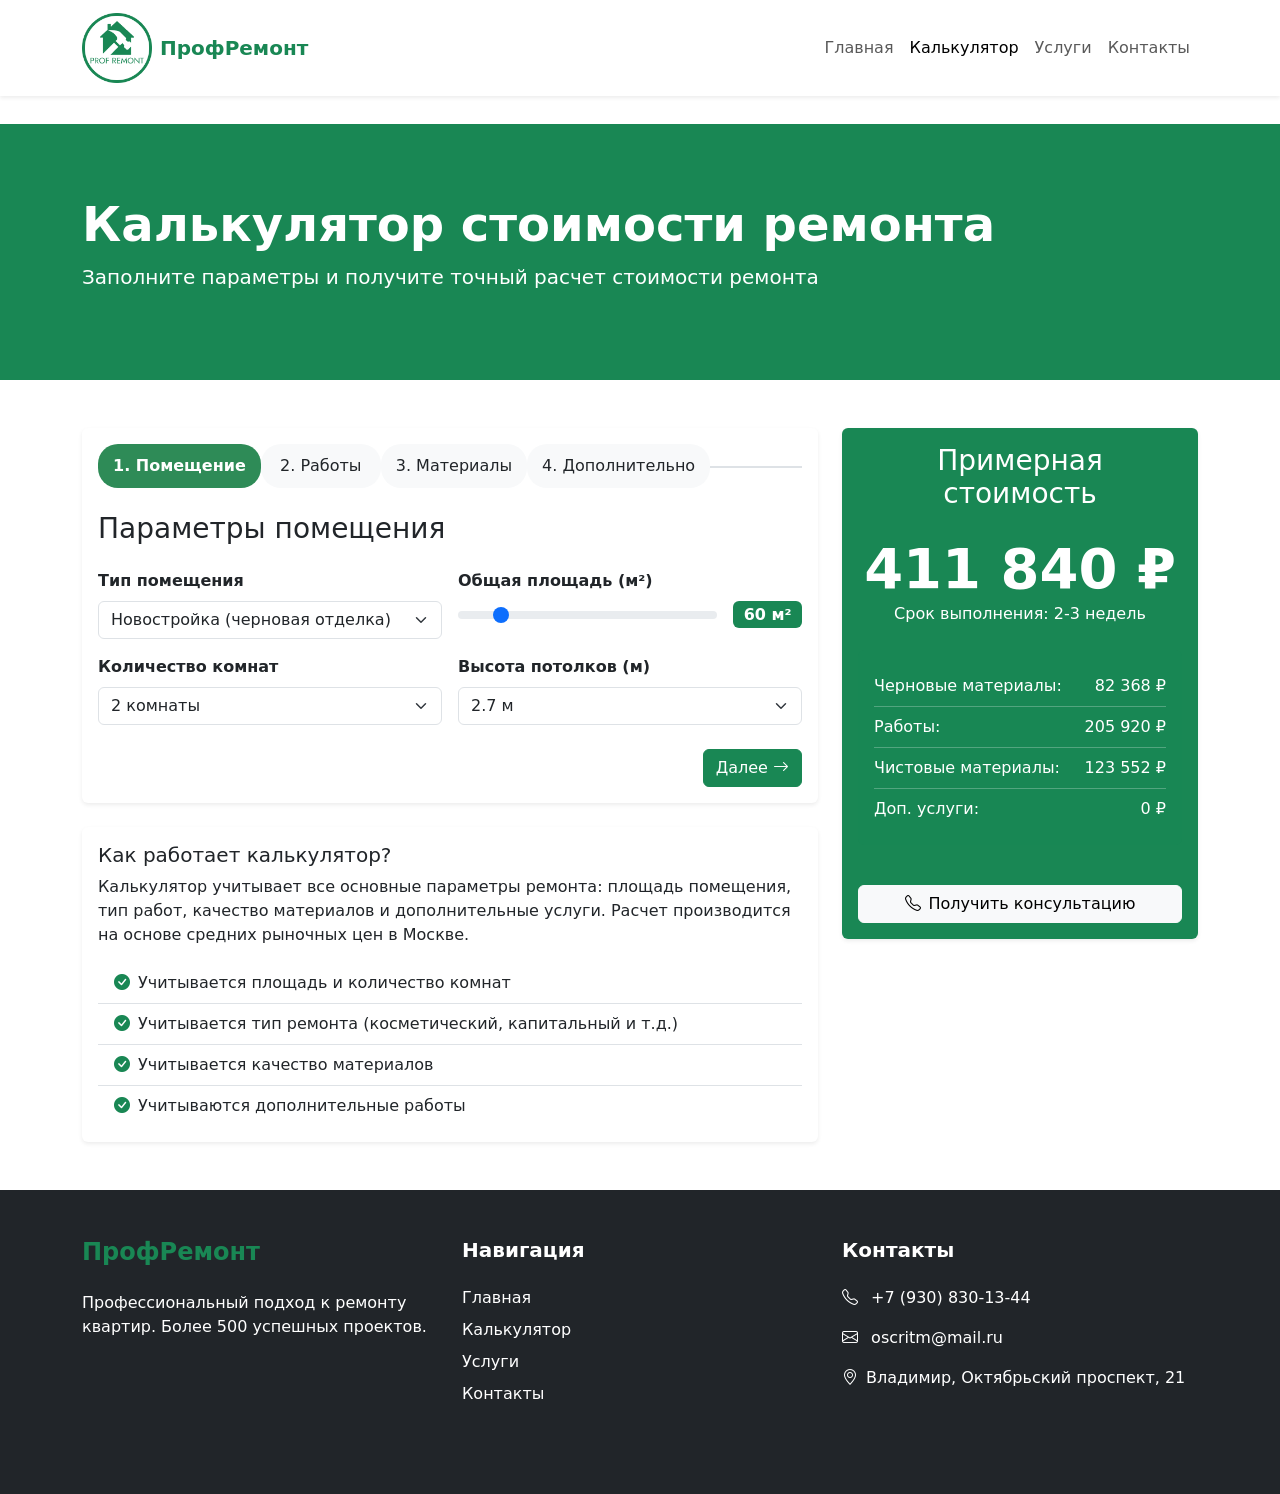
==== calculator.html @ 2dbbcd42 "Add files via upload" ====
<!DOCTYPE html>
<html lang="ru">
<head>
    <meta charset="UTF-8">
    <meta name="viewport" content="width=device-width, initial-scale=1.0">
    <title>Калькулятор ремонта - ПрофРемонт</title>
    <link href="https://cdn.jsdelivr.net/npm/bootstrap@5.3.0-alpha1/dist/css/bootstrap.min.css" rel="stylesheet">
    <link rel="stylesheet" href="https://cdn.jsdelivr.net/npm/bootstrap-icons@1.10.0/font/bootstrap-icons.css">
    <link rel="stylesheet" href="style.css">
</head>
<body>
    <nav class="navbar navbar-expand-lg navbar-light bg-white shadow-sm fixed-top">
        <div class="container">
            <a class="navbar-brand fw-bold text-success d-flex align-items-center" href="index.html">
                <img src="img/logo.png" alt="ПрофРемонт" class="me-2">ПрофРемонт
            </a>
            <button class="navbar-toggler" type="button" data-bs-toggle="collapse" data-bs-target="#navbarNav">
                <span class="navbar-toggler-icon"></span>
            </button>
            <div class="collapse navbar-collapse" id="navbarNav">
                <ul class="navbar-nav ms-auto">
                    <li class="nav-item">
                        <a class="nav-link" href="index.html">Главная</a>
                    </li>
                    <li class="nav-item">
                        <a class="nav-link active" href="calculator.html">Калькулятор</a>
                    </li>
                    <li class="nav-item">
                        <a class="nav-link" href="services.html">Услуги</a>
                    </li>
                    <li class="nav-item">
                        <a class="nav-link" href="contact.html">Контакты</a>
                    </li>
                </ul>
            </div>
        </div>
    </nav>

    <section class="bg-success text-white py-5 mt-5">
        <div class="container py-4">
            <h1 class="display-5 fw-bold">Калькулятор стоимости ремонта</h1>
            <p class="lead">Заполните параметры и получите точный расчет стоимости ремонта</p>
        </div>
    </section>

    <section class="py-5">
        <div class="container">
            <div class="row">
                <div class="col-lg-8">
                    <div class="card border-0 shadow-sm mb-4">
                        <div class="card-body">
                            <div class="calculator-steps mb-4">
                                <div class="d-flex justify-content-between">
                                    <div class="step active" data-step="1">1. Помещение</div>
                                    <div class="step" data-step="2">2. Работы</div>
                                    <div class="step" data-step="3">3. Материалы</div>
                                    <div class="step" data-step="4">4. Дополнительно</div>
                                </div>
                            </div>

                            <!-- Шаг 1: Помещение -->
                            <div class="form-step active" id="step1">
                                <h3 class="mb-4">Параметры помещения</h3>
                                <div class="row g-3">
                                    <div class="col-md-6">
                                        <label class="form-label fw-bold">Тип помещения</label>
                                        <select class="form-select" id="apartmentType">
                                            <option value="new">Новостройка (черновая отделка)</option>
                                            <option value="secondary">Вторичное жилье</option>
                                            <option value="office">Офисное помещение</option>
                                            <option value="cottage">Коттедж/Таунхаус</option>
                                        </select>
                                    </div>
                                    <div class="col-md-6">
                                        <label class="form-label fw-bold">Общая площадь (м²)</label>
                                        <div class="d-flex align-items-center">
                                            <input type="range" class="form-range flex-grow-1 me-3" id="totalArea" min="20" max="300" value="60">
                                            <span class="badge bg-success fs-6" id="areaValue">60 м²</span>
                                        </div>
                                    </div>
                                    <div class="col-md-6">
                                        <label class="form-label fw-bold">Количество комнат</label>
                                        <select class="form-select" id="roomCount">
                                            <option value="1">1 комната</option>
                                            <option value="2" selected>2 комнаты</option>
                                            <option value="3">3 комнаты</option>
                                            <option value="4">4 комнаты</option>
                                            <option value="5">5+ комнат</option>
                                        </select>
                                    </div>
                                    <div class="col-md-6">
                                        <label class="form-label fw-bold">Высота потолков (м)</label>
                                        <select class="form-select" id="ceilingHeight">
                                            <option value="2.5">2.5 м</option>
                                            <option value="2.7" selected>2.7 м</option>
                                            <option value="3.0">3.0 м</option>
                                            <option value="3.5">3.5+ м</option>
                                        </select>
                                    </div>
                                </div>
                                <div class="mt-4">
                                    <button class="btn btn-success float-end" onclick="showStep(2)">Далее <i class="bi bi-arrow-right"></i></button>
                                </div>
                            </div>

                            <!-- Шаг 2: Работы -->
                            <div class="form-step" id="step2">
                                <h3 class="mb-4">Виды работ</h3>
                                <div class="mb-4">
                                    <label class="form-label fw-bold">Тип ремонта</label>
                                        <select class="form-select" id="repairType">
                                            <option value="cosmetic">Косметический</option>
                                            <option value="capital">Капитальный</option>
                                            <option value="euro">Евроремонт</option>
                                            <option value="designer">Дизайнерский</option>
                                        </select>
                                    </div>
                                    
                                    <label class="form-label fw-bold">Черновые работы</label>
                                    <div class="row g-3">
                                        <div class="col-md-6">
                                            <div class="form-check border p-3 rounded">
                                                <input class="form-check-input" type="checkbox" id="demolition" value="15000">
                                                <label class="form-check-label" for="demolition">Демонтаж</label>
                                            </div>
                                        </div>
                                        <div class="col-md-6">
                                            <div class="form-check border p-3 rounded">
                                                <input class="form-check-input" type="checkbox" id="electric" value="50000">
                                                <label class="form-check-label" for="electric">Электрика</label>
                                            </div>
                                        </div>
                                        <div class="col-md-6">
                                            <div class="form-check border p-3 rounded">
                                                <input class="form-check-input" type="checkbox" id="plumbing" value="75000">
                                                <label class="form-check-label" for="plumbing">Сантехника</label>
                                            </div>
                                        </div>
                                        <div class="col-md-6">
                                            <div class="form-check border p-3 rounded">
                                                <input class="form-check-input" type="checkbox" id="plaster" value="40000">
                                                <label class="form-check-label" for="plaster">Штукатурка</label>
                                            </div>
                                        </div>
                                    </div>
                                    
                                    <div class="mt-4 d-flex justify-content-between">
                                        <button class="btn btn-outline-success" onclick="showStep(1)"><i class="bi bi-arrow-left"></i> Назад</button>
                                        <button class="btn btn-success" onclick="showStep(3)">Далее <i class="bi bi-arrow-right"></i></button>
                                    </div>
                                </div>

                                <!-- Шаг 3: Материалы -->
                                <div class="form-step" id="step3">
                                    <h3 class="mb-4">Качество материалов</h3>
                                    <div class="mb-4">
                                        <label class="form-label fw-bold">Класс материалов</label>
                                        <select class="form-select" id="materialQuality">
                                            <option value="economy">Эконом</option>
                                            <option value="standard" selected>Стандарт</option>
                                            <option value="premium">Премиум</option>
                                            <option value="luxury">Люкс</option>
                                        </select>
                                    </div>
                                    
                                    <label class="form-label fw-bold">Чистовые работы</label>
                                    <div class="row g-3">
                                        <div class="col-md-6">
                                            <div class="form-check border p-3 rounded">
                                                <input class="form-check-input" type="checkbox" id="floorFinish" value="80000">
                                                <label class="form-check-label" for="floorFinish">Напольные покрытия</label>
                                            </div>
                                        </div>
                                        <div class="col-md-6">
                                            <div class="form-check border p-3 rounded">
                                                <input class="form-check-input" type="checkbox" id="wallpaper" value="45000">
                                                <label class="form-check-label" for="wallpaper">Обои/Покраска</label>
                                            </div>
                                        </div>
                                        <div class="col-md-6">
                                            <div class="form-check border p-3 rounded">
                                                <input class="form-check-input" type="checkbox" id="ceilingFinish" value="30000">
                                                <label class="form-check-label" for="ceilingFinish">Потолки</label>
                                            </div>
                                        </div>
                                        <div class="col-md-6">
                                            <div class="form-check border p-3 rounded">
                                                <input class="form-check-input" type="checkbox" id="doors" value="60000">
                                                <label class="form-check-label" for="doors">Межкомнатные двери</label>
                                            </div>
                                        </div>
                                    </div>
                                    
                                    <div class="mt-4 d-flex justify-content-between">
                                        <button class="btn btn-outline-success" onclick="showStep(2)"><i class="bi bi-arrow-left"></i> Назад</button>
                                        <button class="btn btn-success" onclick="showStep(4)">Далее <i class="bi bi-arrow-right"></i></button>
                                    </div>
                                </div>

                                <!-- Шаг 4: Дополнительно -->
                                <div class="form-step" id="step4">
                                    <h3 class="mb-4">Дополнительные услуги</h3>
                                    <div class="row g-3 mb-4">
                                        <div class="col-md-6">
                                            <label class="form-label fw-bold">Срочность выполнения</label>
                                            <select class="form-select" id="urgency">
                                                <option value="normal">Стандартный срок</option>
                                                <option value="fast">Ускоренный (+20%)</option>
                                                <option value="urgent">Срочный (+40%)</option>
                                            </select>
                                        </div>
                                        <div class="col-md-6">
                                            <label class="form-label fw-bold">Дизайн-проект</label>
                                            <select class="form-select" id="design">
                                                <option value="none">Без дизайн-проекта</option>
                                                <option value="basic">Базовый проект</option>
                                                <option value="full">Полный проект</option>
                                            </select>
                                        </div>
                                    </div>
                                    
                                    <label class="form-label fw-bold">Дополнительные опции</label>
                                    <div class="row g-3">
                                        <div class="col-md-6">
                                            <div class="form-check border p-3 rounded">
                                                <input class="form-check-input" type="checkbox" id="furniture" value="100000">
                                                <label class="form-check-label" for="furniture">Мебель на заказ</label>
                                            </div>
                                        </div>
                                        <div class="col-md-6">
                                            <div class="form-check border p-3 rounded">
                                                <input class="form-check-input" type="checkbox" id="technics" value="75000">
                                                <label class="form-check-label" for="technics">Встраиваемая техника</label>
                                            </div>
                                        </div>
                                        <div class="col-md-6">
                                            <div class="form-check border p-3 rounded">
                                                <input class="form-check-input" type="checkbox" id="cleaning" value="15000">
                                                <label class="form-check-label" for="cleaning">Уборка после ремонта</label>
                                            </div>
                                        </div>
                                        <div class="col-md-6">
                                            <div class="form-check border p-3 rounded">
                                                <input class="form-check-input" type="checkbox" id="supervision" value="50000">
                                                <label class="form-check-label" for="supervision">Технический надзор</label>
                                            </div>
                                        </div>
                                    </div>
                                    
                                    <div class="mt-4 d-flex justify-content-between">
                                        <button class="btn btn-outline-success" onclick="showStep(3)"><i class="bi bi-arrow-left"></i> Назад</button>
                                        <button class="btn btn-success" onclick="calculateCost()">Рассчитать <i class="bi bi-calculator"></i></button>
                                    </div>
                                </div>
                            </div>
                        </div>
                        
                        <div class="card border-0 shadow-sm">
                            <div class="card-body">
                                <h5 class="card-title">Как работает калькулятор?</h5>
                                <p class="card-text">Калькулятор учитывает все основные параметры ремонта: площадь помещения, тип работ, качество материалов и дополнительные услуги. Расчет производится на основе средних рыночных цен в Москве.</p>
                                <ul class="list-group list-group-flush">
                                    <li class="list-group-item"><i class="bi bi-check-circle-fill text-success me-2"></i>Учитывается площадь и количество комнат</li>
                                    <li class="list-group-item"><i class="bi bi-check-circle-fill text-success me-2"></i>Учитывается тип ремонта (косметический, капитальный и т.д.)</li>
                                    <li class="list-group-item"><i class="bi bi-check-circle-fill text-success me-2"></i>Учитывается качество материалов</li>
                                    <li class="list-group-item"><i class="bi bi-check-circle-fill text-success me-2"></i>Учитываются дополнительные работы</li>
                                </ul>
                            </div>
                        </div>
                    </div>
                    
                    <div class="col-lg-4">
                        <div class="card border-0 shadow-sm sticky-top" style="top: 100px;">
                            <div class="card-body bg-success text-white rounded">
                                <h3 class="card-title text-center mb-4">Примерная стоимость</h3>
                                <div class="text-center mb-4">
                                    <div class="display-4 fw-bold" id="totalPrice">0 ₽</div>
                                    <p class="mb-0">Срок выполнения: <span id="repairTime">2-3 недели</span></p>
                                </div>
                                
                                <div class="details bg-success bg-opacity-75 rounded p-3">
                                    <div class="d-flex justify-content-between py-2 border-bottom border-white border-opacity-25">
                                        <span>Черновые материалы:</span>
                                        <span id="materialsCost">0 ₽</span>
                                    </div>
                                    <div class="d-flex justify-content-between py-2 border-bottom border-white border-opacity-25">
                                        <span>Работы:</span>
                                        <span id="workCost">0 ₽</span>
                                    </div>
                                    <div class="d-flex justify-content-between py-2 border-bottom border-white border-opacity-25">
                                        <span>Чистовые материалы:</span>
                                        <span id="finishCost">0 ₽</span>
                                    </div>
                                    <div class="d-flex justify-content-between py-2">
                                        <span>Доп. услуги:</span>
                                        <span id="additionalCost">0 ₽</span>
                                    </div>
                                </div>
                                
                                <div class="mt-4">
                                    <a href="contact.html" class="btn btn-light w-100 mt-3">
                                        <i class="bi bi-telephone me-2"></i>Получить консультацию
                                    </a>
                                </div>
                            </div>
                        </div>
                    </div>
                </div>
            </div>
        </section>

        <footer class="bg-dark text-white py-5">
            <div class="container">
                <div class="row">
                    <div class="col-md-4 mb-4">
                        <h4 class="fw-bold text-success mb-4">ПрофРемонт</h4>
                        <p>Профессиональный подход к ремонту квартир. Более 500 успешных проектов.</p>
                    </div>
                    <div class="col-md-4 mb-4">
                        <h5 class="fw-bold mb-4">Навигация</h5>
                        <ul class="list-unstyled">
                            <li class="mb-2"><a href="index.html" class="text-white text-decoration-none">Главная</a></li>
                            <li class="mb-2"><a href="calculator.html" class="text-white text-decoration-none">Калькулятор</a></li>
                            <li class="mb-2"><a href="services.html" class="text-white text-decoration-none">Услуги</a></li>
                            <li class="mb-2"><a href="contact.html" class="text-white text-decoration-none">Контакты</a></li>
                        </ul>
                    </div>
                    <div class="col-md-4 mb-4">
                        <h5 class="fw-bold mb-4">Контакты</h5>
                        <p>
                            <i class="bi bi-telephone me-2"></i>
                            <a href="tel:+79308301344" class="text-white text-decoration-none">+7 (930) 830-13-44</a>
                        </p>
                        <p>
                            <i class="bi bi-envelope me-2"></i>
                            <a href="mailto:oscritm@mail.ru" class="text-white text-decoration-none">oscritm@mail.ru</a>
                        </p>
                        <p><i class="bi bi-geo-alt me-2"></i>Владимир, Октябрьский проспект, 21</p>
                    </div>
                </div>
            </div>
        </footer>
        <script src="https://cdn.jsdelivr.net/npm/bootstrap@5.3.0-alpha1/dist/js/bootstrap.bundle.min.js"></script>
        <script src="calculator.js"></script>
    </body>
</html>
---- style.css ----
body {
    padding-top: 76px;
}

.navbar-brand img {
    height: 70px;
    width: auto;
    transition: transform 0.3s ease;
}

.navbar-brand img:hover {
    transform: scale(1.05);
}

.hero-section {
    background: linear-gradient(rgba(46, 139, 87, 0.9), rgba(46, 139, 87, 0.8));
}

.calculator-steps {
    display: flex;
    justify-content: space-between;
    position: relative;
}

.calculator-steps:before {
    content: '';
    position: absolute;
    top: 50%;
    left: 0;
    right: 0;
    height: 2px;
    background-color: #dee2e6;
    z-index: 1;
}

.step {
    position: relative;
    z-index: 2;
    background-color: #f8f9fa;
    padding: 10px 15px;
    border-radius: 20px;
    text-align: center;
    cursor: pointer;
    transition: all 0.3s;
    min-width: 120px;
}

.step.active {
    background-color: #2E8B57;
    color: white;
    font-weight: bold;
}

.form-step {
    display: none;
}

.form-step.active {
    display: block;
}

.portfolio-image {
    height: 200px;
    overflow: hidden;
}

.portfolio-image img {
    object-fit: cover;
    width: 100%;
    height: 100%;
    transition: transform 0.3s ease;
}

.portfolio-image:hover img {
    transform: scale(1.05);
}

.process-step {
    width: 80px;
    height: 80px;
    display: flex;
    align-items: center;
    justify-content: center;
    margin: 0 auto 20px;
    font-weight: bold;
}

.contact-icon {
    width: 50px;
    height: 50px;
    display: flex;
    align-items: center;
    justify-content: center;
}

.map-placeholder {
    min-height: 300px;
    display: flex;
    flex-direction: column;
    align-items: center;
    justify-content: center;
}

.feature-icon {
    color: #2E8B57;
}

.map-container {
    border-radius: 8px;
    overflow: hidden;
}

.object-fit-cover {
    object-fit: cover;
}

footer a.text-white:hover {
    color: #90EE90 !important;
    transition: color 0.3s ease;
}

@media (max-width: 768px) {
    .step {
        min-width: auto;
        padding: 8px 12px;
        font-size: 0.9rem;
    }
    
    .hero-section {
        padding-top: 2rem;
        padding-bottom: 2rem;
    }

    .navbar-brand img {
        height: 32px;
    }
    
    .display-4 {
        font-size: 2rem;
    }
    
    .lead {
        font-size: 1rem;
    }
}

@media (max-width: 576px) {
    .step {
        padding: 6px 8px;
        font-size: 0.8rem;
    }
    
    body {
        padding-top: 66px;
    }
}
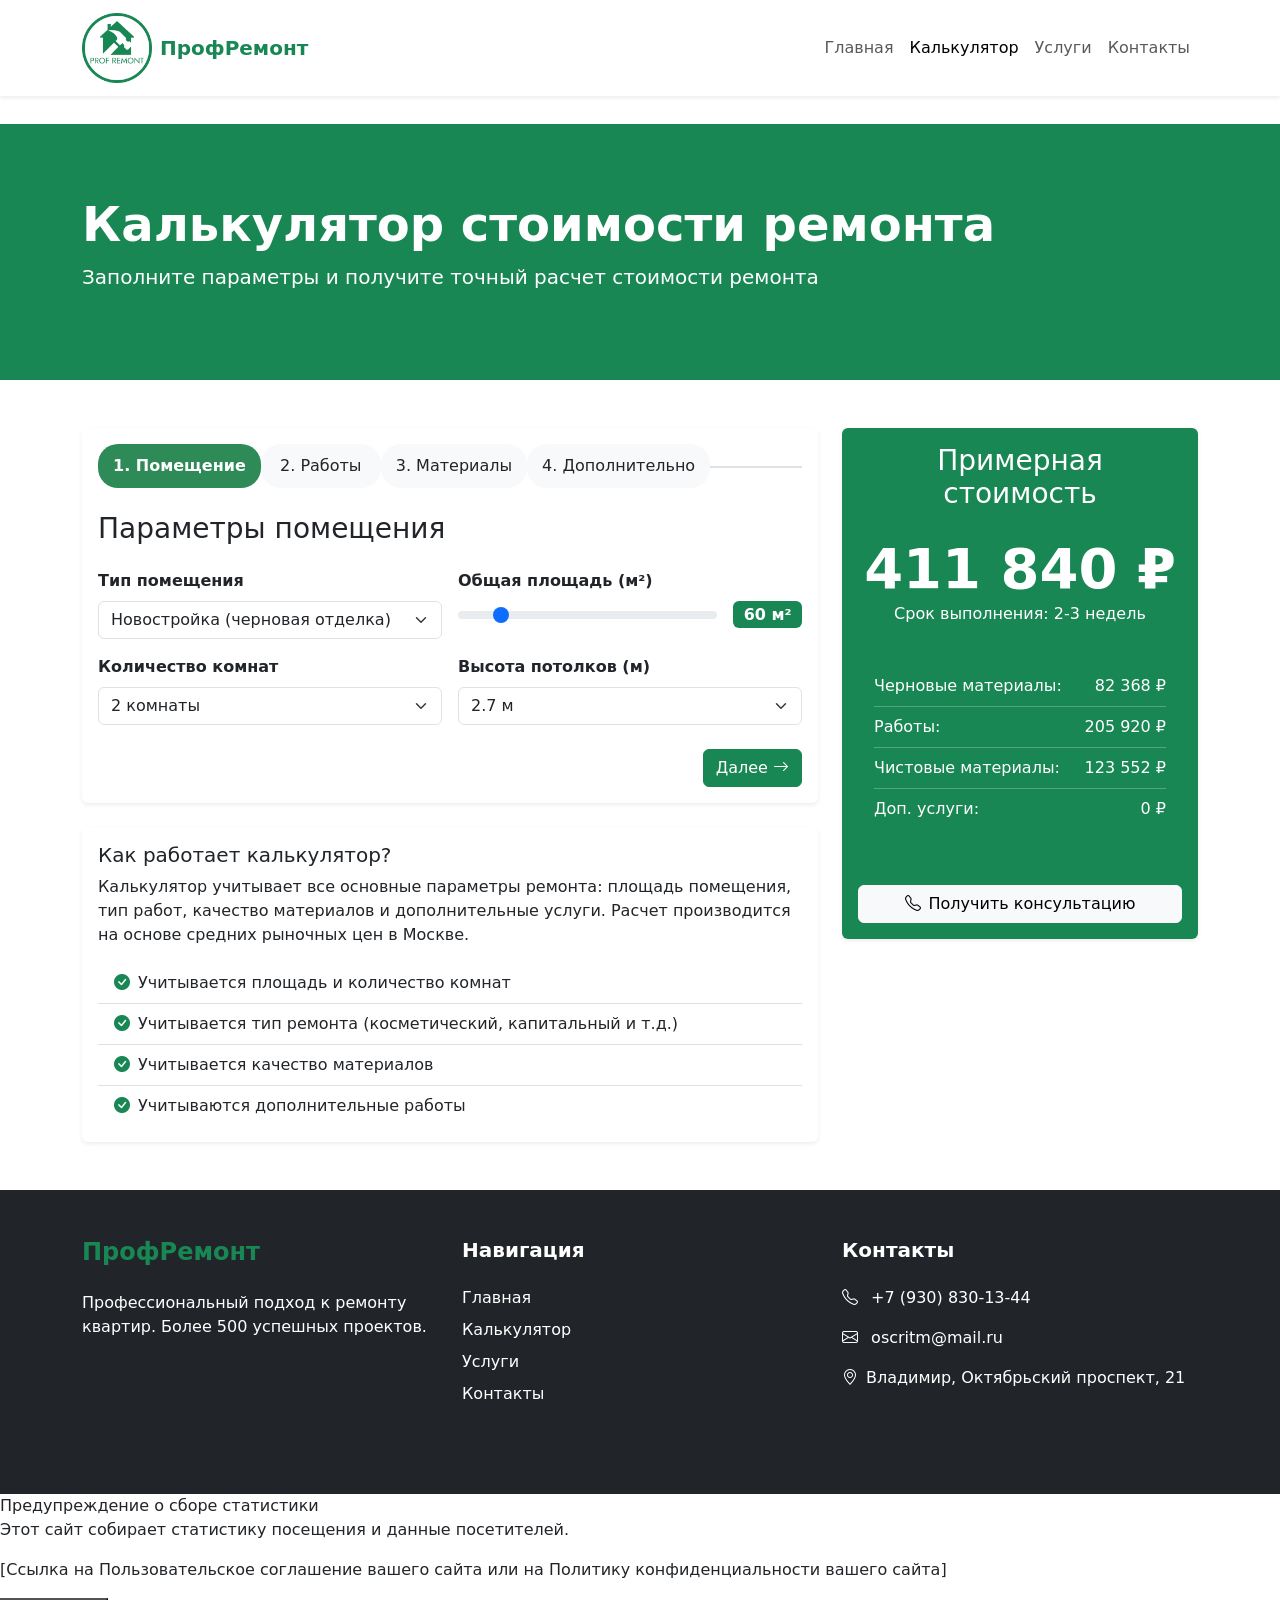
==== commit 32cfcb7c: "Update calculator.html" ====
--- a/calculator.html
+++ b/calculator.html
@@ -7,6 +7,17 @@
     <link href="https://cdn.jsdelivr.net/npm/bootstrap@5.3.0-alpha1/dist/css/bootstrap.min.css" rel="stylesheet">
     <link rel="stylesheet" href="https://cdn.jsdelivr.net/npm/bootstrap-icons@1.10.0/font/bootstrap-icons.css">
     <link rel="stylesheet" href="style.css">
+    <script type="text/javascript">
+        (function(m,e,t,r,i,k,a){
+            m[i]=m[i]||function(){(m[i].a=m[i].a||[]).push(arguments)};
+            m[i].l=1*new Date();
+            for (var j = 0; j < document.scripts.length; j++) {if (document.scripts[j].src === r) { return; }}
+            k=e.createElement(t),a=e.getElementsByTagName(t)[0],k.async=1,k.src=r,a.parentNode.insertBefore(k,a)
+        })(window, document,'script','https://mc.yandex.ru/metrika/tag.js?id=108207566', 'ym');
+
+        ym(108207566, 'init', {ssr:true, webvisor:true, clickmap:true, ecommerce:"dataLayer", referrer: document.referrer, url: location.href, accurateTrackBounce:true, trackLinks:true});
+    </script>
+    <noscript><div><img src="https://mc.yandex.ru/watch/108207566" style="position:absolute; left:-9999px;" alt="" /></div></noscript>
 </head>
 <body>
     <nav class="navbar navbar-expand-lg navbar-light bg-white shadow-sm fixed-top">
@@ -342,5 +353,67 @@
         </footer>
         <script src="https://cdn.jsdelivr.net/npm/bootstrap@5.3.0-alpha1/dist/js/bootstrap.bundle.min.js"></script>
         <script src="calculator.js"></script>
+        <div class="cookie-notification cookie-notification_hidden_yes">
+        <div class="cookie-notification__header">Предупреждение о сборе статистики</div>
+        <div class="cookie-notification__body">
+       <p>Этот сайт собирает статистику посещения и данные посетителей.</p>
+       <p>[Ссылка на Пользовательское соглашение вашего сайта или на Политику конфиденциальности вашего сайта]</p>
+        </div>
+        <div class="cookie-notification__buttons">
+            <button class="cookie-notification__button" id="yes">Я согласен</button>
+        </div>
+    </div>
+    <script type="text/javascript">
+        var messageElement = document.querySelector('.cookie-notification');
+        // Если нет cookies, то показываем плашку
+        if (!Cookies.get('agreement')) {
+            showMessage();
+        } else {
+            initCounter();
+        }
+        // Загружаем сам код счетчика сразу
+        (function(m,e,t,r,i,k,a){m[i]=m[i]||function(){(m[i].a=m[i].a||[]).push(arguments)};
+        m[i].l=1*new Date();k=e.createElement(t),a=e.getElementsByTagName(t)[0],k.async=1,k.src=r,a.parentNode.insertBefore(k,a)})
+        (window, document,'script','https://mc.yandex.ru/metrika/tag.js', 'ym')
+        // Функция добавляет класс к DOM-элементу. Вы можете использовать библиотеку jQuery или другой фреймворк
+        function addClass (o, c) {
+            var re = new RegExp("(^|\\s)" + c + "(\\s|$)", "g");
+            if (!o || re.test(o.className)) {
+                return;
+            }
+            o.className = (o.className + " " + c).replace(/\s+/g, " ").replace(/(^ | $)/g, "");
+        }
+        // Функция удаляет класс из DOM-элемента. Вы можете использовать библиотеку jQuery или другой фреймворк
+        function removeClass (o, c) {
+            var re = new RegExp('(^|\\s)' + c + '(\\s|$)', 'g');
+            if (!o) {
+                return;
+            }
+            o.className = o.className.replace(re, '$1').replace(/\s+/g, ' ').replace(/(^ | $)/g, '');
+        }
+        // Функция, которая прячет предупреждение
+        function hideMessage () {
+            addClass(messageElement, 'cookie-notification_hidden_yes');
+        }
+        // Функция, которая показывает предупреждение
+        function showMessage () {
+            removeClass(messageElement, 'cookie-notification_hidden_yes');
+        }
+        function saveAnswer () {
+            // Прячем предупреждение
+            hideMessage();
+
+            // Ставим cookies
+            Cookies.set('agreement', '1');
+        }
+        function initCounter () {
+            ym(XXXX, 'init', {});
+            saveAnswer();
+        }
+        // Нажатие кнопки "Я согласен"
+        document.querySelector('#yes').addEventListener('click', function () {
+            initCounter();
+        });
+    </script>
     </body>
-</html>+</html>
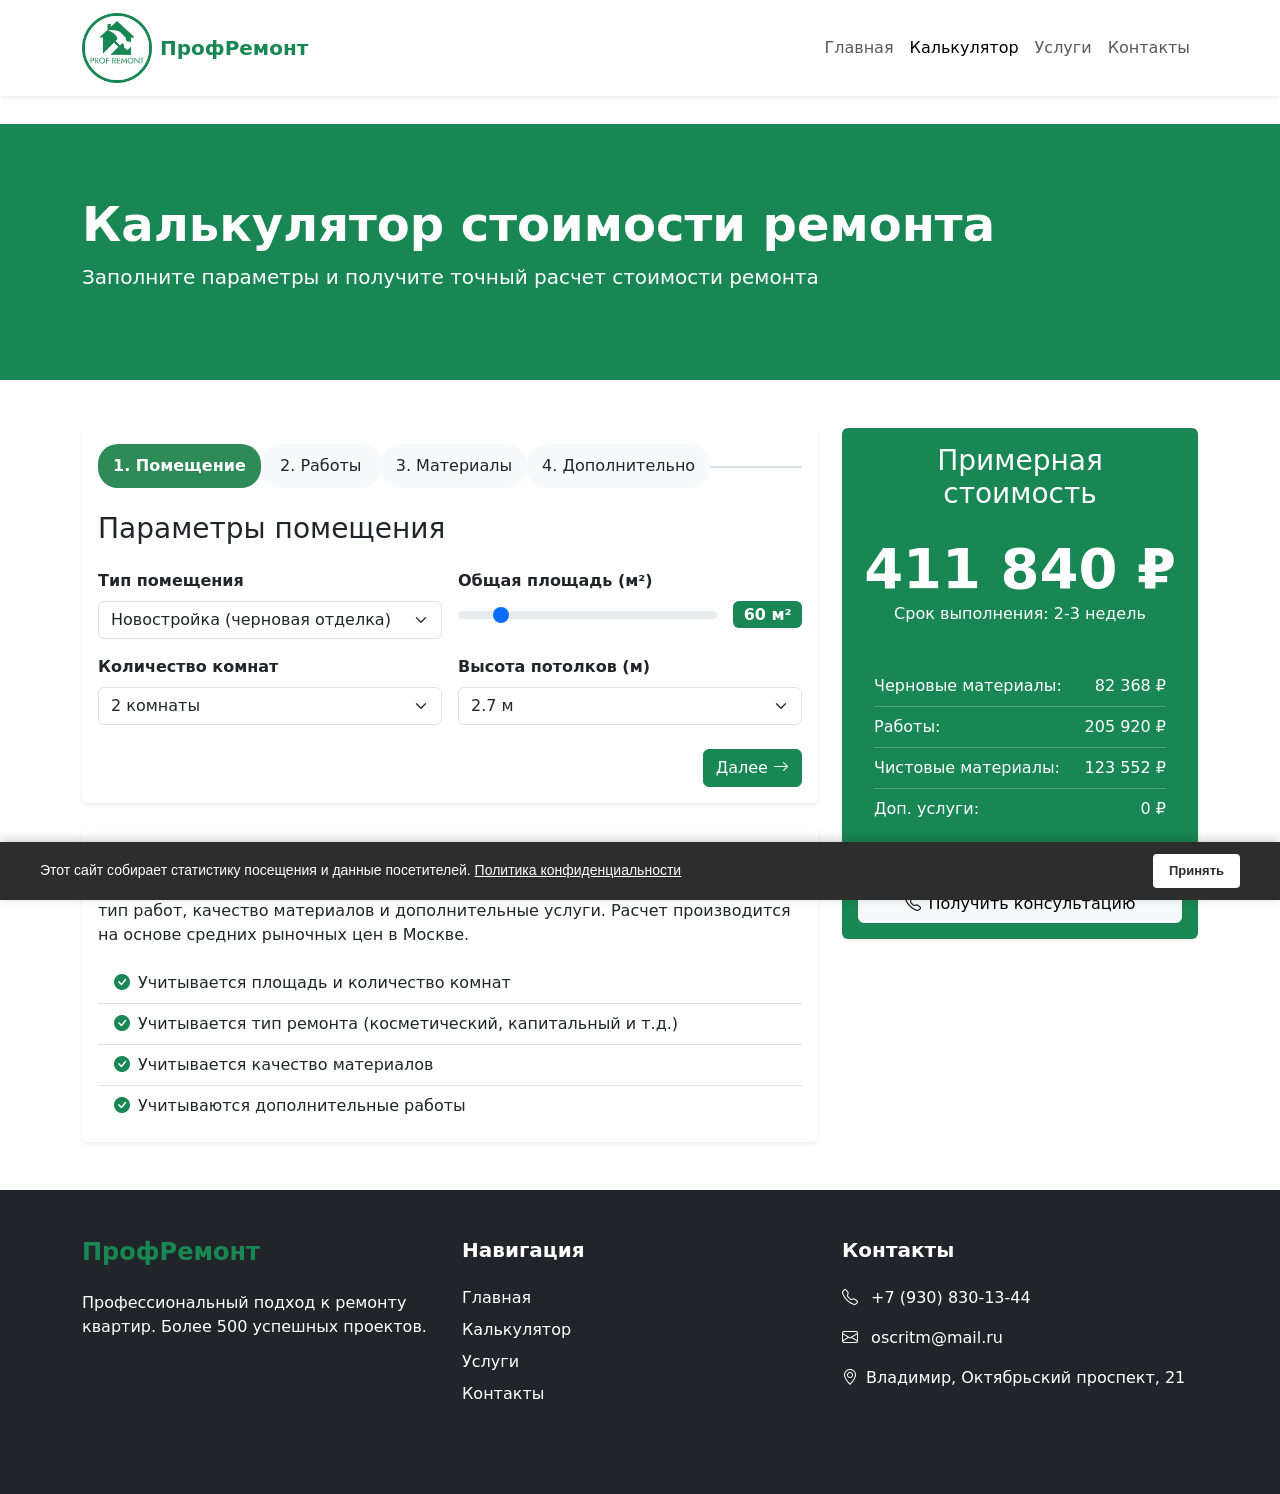
==== commit 4d032133: "Update calculator.html" ====
--- a/calculator.html
+++ b/calculator.html
@@ -353,67 +353,37 @@
         </footer>
         <script src="https://cdn.jsdelivr.net/npm/bootstrap@5.3.0-alpha1/dist/js/bootstrap.bundle.min.js"></script>
         <script src="calculator.js"></script>
-        <div class="cookie-notification cookie-notification_hidden_yes">
-        <div class="cookie-notification__header">Предупреждение о сборе статистики</div>
-        <div class="cookie-notification__body">
-       <p>Этот сайт собирает статистику посещения и данные посетителей.</p>
-       <p>[Ссылка на Пользовательское соглашение вашего сайта или на Политику конфиденциальности вашего сайта]</p>
+        <div id="ym-notification" style="position:fixed;bottom:0;left:0;right:0;background:#2d2d2d;color:#fff;padding:12px 20px;font-family:Arial,sans-serif;font-size:14px;line-height:1.4;z-index:9999;display:none;box-shadow:0-2px 10px rgba(0,0,0,0.2);">
+            <div style="max-width:1200px;margin:0 auto;display:flex;align-items:center;justify-content:space-between;flex-wrap:wrap;gap:10px;">
+                <div style="flex:1;min-width:200px;">
+                    Этот сайт собирает статистику посещения и данные посетителей. 
+                    <a href="privacy-policy.html" style="color:#fff;text-decoration:underline;font-weight:500;">Политика конфиденциальности</a>
+                </div>
+                <button id="ym-accept" style="background:#fff;color:#2d2d2d;border:none;padding:8px 16px;border-radius:4px;cursor:pointer;font-weight:600;font-size:13px;transition:background 0.2s;">
+                    Принять
+                </button>
+            </div>
         </div>
-        <div class="cookie-notification__buttons">
-            <button class="cookie-notification__button" id="yes">Я согласен</button>
-        </div>
-    </div>
-    <script type="text/javascript">
-        var messageElement = document.querySelector('.cookie-notification');
-        // Если нет cookies, то показываем плашку
-        if (!Cookies.get('agreement')) {
-            showMessage();
-        } else {
-            initCounter();
-        }
-        // Загружаем сам код счетчика сразу
-        (function(m,e,t,r,i,k,a){m[i]=m[i]||function(){(m[i].a=m[i].a||[]).push(arguments)};
-        m[i].l=1*new Date();k=e.createElement(t),a=e.getElementsByTagName(t)[0],k.async=1,k.src=r,a.parentNode.insertBefore(k,a)})
-        (window, document,'script','https://mc.yandex.ru/metrika/tag.js', 'ym')
-        // Функция добавляет класс к DOM-элементу. Вы можете использовать библиотеку jQuery или другой фреймворк
-        function addClass (o, c) {
-            var re = new RegExp("(^|\\s)" + c + "(\\s|$)", "g");
-            if (!o || re.test(o.className)) {
-                return;
-            }
-            o.className = (o.className + " " + c).replace(/\s+/g, " ").replace(/(^ | $)/g, "");
-        }
-        // Функция удаляет класс из DOM-элемента. Вы можете использовать библиотеку jQuery или другой фреймворк
-        function removeClass (o, c) {
-            var re = new RegExp('(^|\\s)' + c + '(\\s|$)', 'g');
-            if (!o) {
-                return;
-            }
-            o.className = o.className.replace(re, '$1').replace(/\s+/g, ' ').replace(/(^ | $)/g, '');
-        }
-        // Функция, которая прячет предупреждение
-        function hideMessage () {
-            addClass(messageElement, 'cookie-notification_hidden_yes');
-        }
-        // Функция, которая показывает предупреждение
-        function showMessage () {
-            removeClass(messageElement, 'cookie-notification_hidden_yes');
-        }
-        function saveAnswer () {
-            // Прячем предупреждение
-            hideMessage();
-
-            // Ставим cookies
-            Cookies.set('agreement', '1');
-        }
-        function initCounter () {
-            ym(XXXX, 'init', {});
-            saveAnswer();
-        }
-        // Нажатие кнопки "Я согласен"
-        document.querySelector('#yes').addEventListener('click', function () {
-            initCounter();
-        });
-    </script>
+        <script>
+            (function() {
+                var notification = document.getElementById('ym-notification');
+                var acceptBtn = document.getElementById('ym-accept');
+        
+                if (!localStorage.getItem('ymConsent')) {
+                    setTimeout(function() {
+                        notification.style.display = 'block';
+                    }, 1000);
+                }
+        
+                acceptBtn.addEventListener('click', function() {
+                    localStorage.setItem('ymConsent', 'true');
+                    notification.style.opacity = '0';
+                    notification.style.transition = 'opacity 0.3s';
+                    setTimeout(function() {
+                        notification.style.display = 'none';
+                    }, 300);
+                });
+            })();
+        </script>
     </body>
 </html>
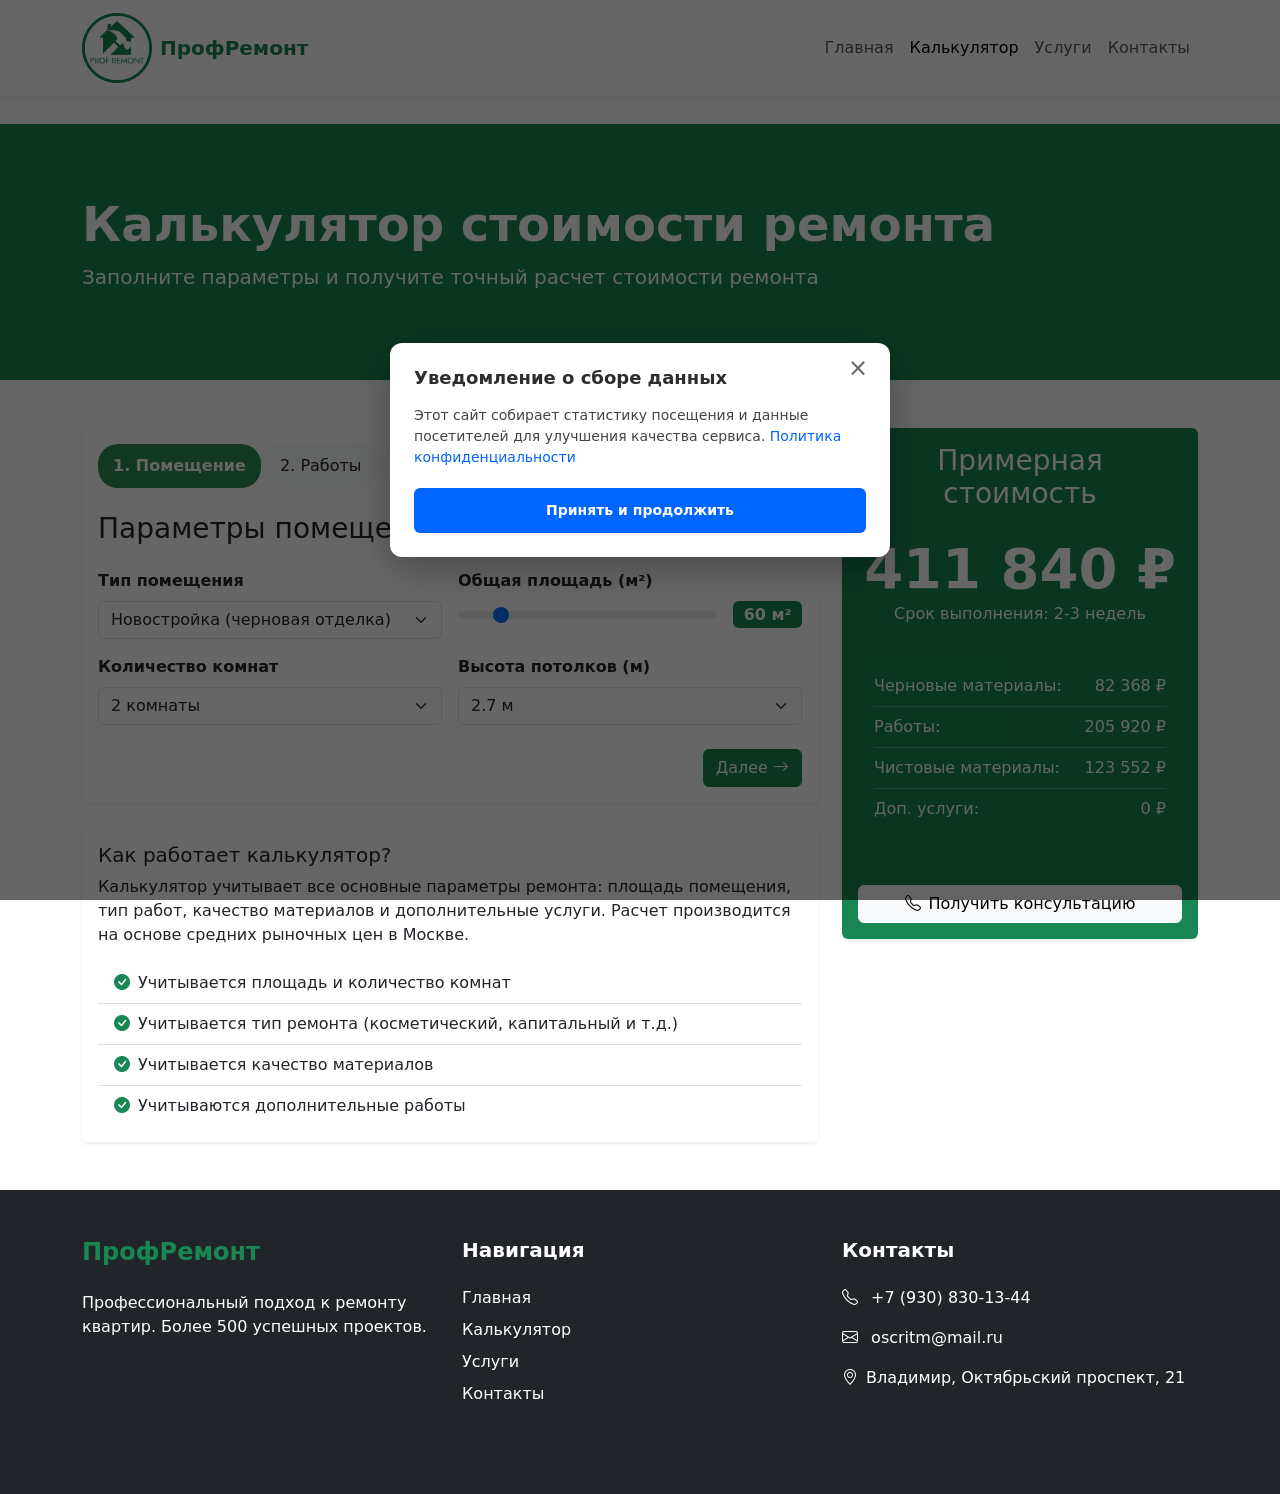
==== commit 57904d5f: "Update calculator.html" ====
--- a/calculator.html
+++ b/calculator.html
@@ -260,7 +260,7 @@
                                     
                                     <div class="mt-4 d-flex justify-content-between">
                                         <button class="btn btn-outline-success" onclick="showStep(3)"><i class="bi bi-arrow-left"></i> Назад</button>
-                                        <button class="btn btn-success" onclick="calculateCost()">Рассчитать <i class="bi bi-calculator"></i></button>
+                                        <button class="btn btn-success" onclick="ym(108207566,'reachGoal','get_results');calculateCost();">Рассчитать <i class="bi bi-calculator"></i></button>
                                     </div>
                                 </div>
                             </div>
@@ -353,37 +353,72 @@
         </footer>
         <script src="https://cdn.jsdelivr.net/npm/bootstrap@5.3.0-alpha1/dist/js/bootstrap.bundle.min.js"></script>
         <script src="calculator.js"></script>
-        <div id="ym-notification" style="position:fixed;bottom:0;left:0;right:0;background:#2d2d2d;color:#fff;padding:12px 20px;font-family:Arial,sans-serif;font-size:14px;line-height:1.4;z-index:9999;display:none;box-shadow:0-2px 10px rgba(0,0,0,0.2);">
-            <div style="max-width:1200px;margin:0 auto;display:flex;align-items:center;justify-content:space-between;flex-wrap:wrap;gap:10px;">
-                <div style="flex:1;min-width:200px;">
-                    Этот сайт собирает статистику посещения и данные посетителей. 
-                    <a href="privacy-policy.html" style="color:#fff;text-decoration:underline;font-weight:500;">Политика конфиденциальности</a>
-                </div>
-                <button id="ym-accept" style="background:#fff;color:#2d2d2d;border:none;padding:8px 16px;border-radius:4px;cursor:pointer;font-weight:600;font-size:13px;transition:background 0.2s;">
-                    Принять
-                </button>
-            </div>
-        </div>
-        <script>
-            (function() {
-                var notification = document.getElementById('ym-notification');
-                var acceptBtn = document.getElementById('ym-accept');
+        <!-- Модальное окно уведомления о сборе данных -->
+<div id="stats-modal-overlay" style="position:fixed;top:0;left:0;width:100%;height:100%;background:rgba(0,0,0,0.6);z-index:10000;display:none;justify-content:center;align-items:center;padding:20px;box-sizing:border-box;">
+    <div id="stats-modal" style="background:#fff;border-radius:12px;max-width:500px;width:100%;padding:24px;box-shadow:0 10px 40px rgba(0,0,0,0.3);position:relative;animation:modalFadeIn 0.3s ease;">
+        <button id="stats-modal-close" style="position:absolute;top:12px;right:16px;background:none;border:none;font-size:24px;color:#666;cursor:pointer;line-height:1;">&times;</button>
+        <h3 style="margin:0 0 16px 0;color:#2d2d2d;font-size:18px;font-weight:600;">Уведомление о сборе данных</h3>
+        <p style="margin:0 0 20px 0;color:#444;font-size:14px;line-height:1.5;">
+            Этот сайт собирает статистику посещения и данные посетителей для улучшения качества сервиса. 
+            <a href="privacy-policy.html" style="color:#06f;text-decoration:none;font-weight:500;">Политика конфиденциальности</a>
+        </p>
+        <button id="stats-modal-accept" style="width:100%;background:#06f;color:#fff;border:none;padding:12px 20px;border-radius:6px;font-size:14px;font-weight:600;cursor:pointer;transition:background 0.2s;">
+            Принять и продолжить
+        </button>
+    </div>
+</div>
+<style>
+    @keyframes modalFadeIn {
+        from { opacity: 0; transform: translateY(-20px); }
+        to { opacity: 1; transform: translateY(0); }
+    }
+    #stats-modal-accept:hover { background: #0556d4; }
+    #stats-modal-close:hover { color: #333; }
+</style>
+<script>
+    (function() {
+        var overlay = document.getElementById('stats-modal-overlay');
+        var closeBtn = document.getElementById('stats-modal-close');
+        var acceptBtn = document.getElementById('stats-modal-accept');
         
-                if (!localStorage.getItem('ymConsent')) {
-                    setTimeout(function() {
-                        notification.style.display = 'block';
-                    }, 1000);
-                }
+        // Показываем модальное окно, если пользователь ещё не давал согласие
+        if (!localStorage.getItem('statsConsent')) {
+            setTimeout(function() {
+                overlay.style.display = 'flex';
+                document.body.style.overflow = 'hidden'; // Блокируем прокрутку фона
+            }, 500);
+        }
         
-                acceptBtn.addEventListener('click', function() {
-                    localStorage.setItem('ymConsent', 'true');
-                    notification.style.opacity = '0';
-                    notification.style.transition = 'opacity 0.3s';
-                    setTimeout(function() {
-                        notification.style.display = 'none';
-                    }, 300);
-                });
-            })();
-        </script>
+        // Функция закрытия окна
+        function closeModal() {
+            overlay.style.opacity = '0';
+            overlay.style.transition = 'opacity 0.2s';
+            setTimeout(function() {
+                overlay.style.display = 'none';
+                overlay.style.opacity = '1';
+                document.body.style.overflow = '';
+            }, 200);
+        }
+        
+        // Обработчики событий
+        acceptBtn.addEventListener('click', function() {
+            localStorage.setItem('statsConsent', 'true');
+            closeModal();
+        });
+        
+        closeBtn.addEventListener('click', function() {
+            localStorage.setItem('statsConsent', 'true');
+            closeModal();
+        });
+        
+        // Закрытие по клику на затемнённый фон
+        overlay.addEventListener('click', function(e) {
+            if (e.target === overlay) {
+                localStorage.setItem('statsConsent', 'true');
+                closeModal();
+            }
+        });
+    })();
+</script>
     </body>
 </html>
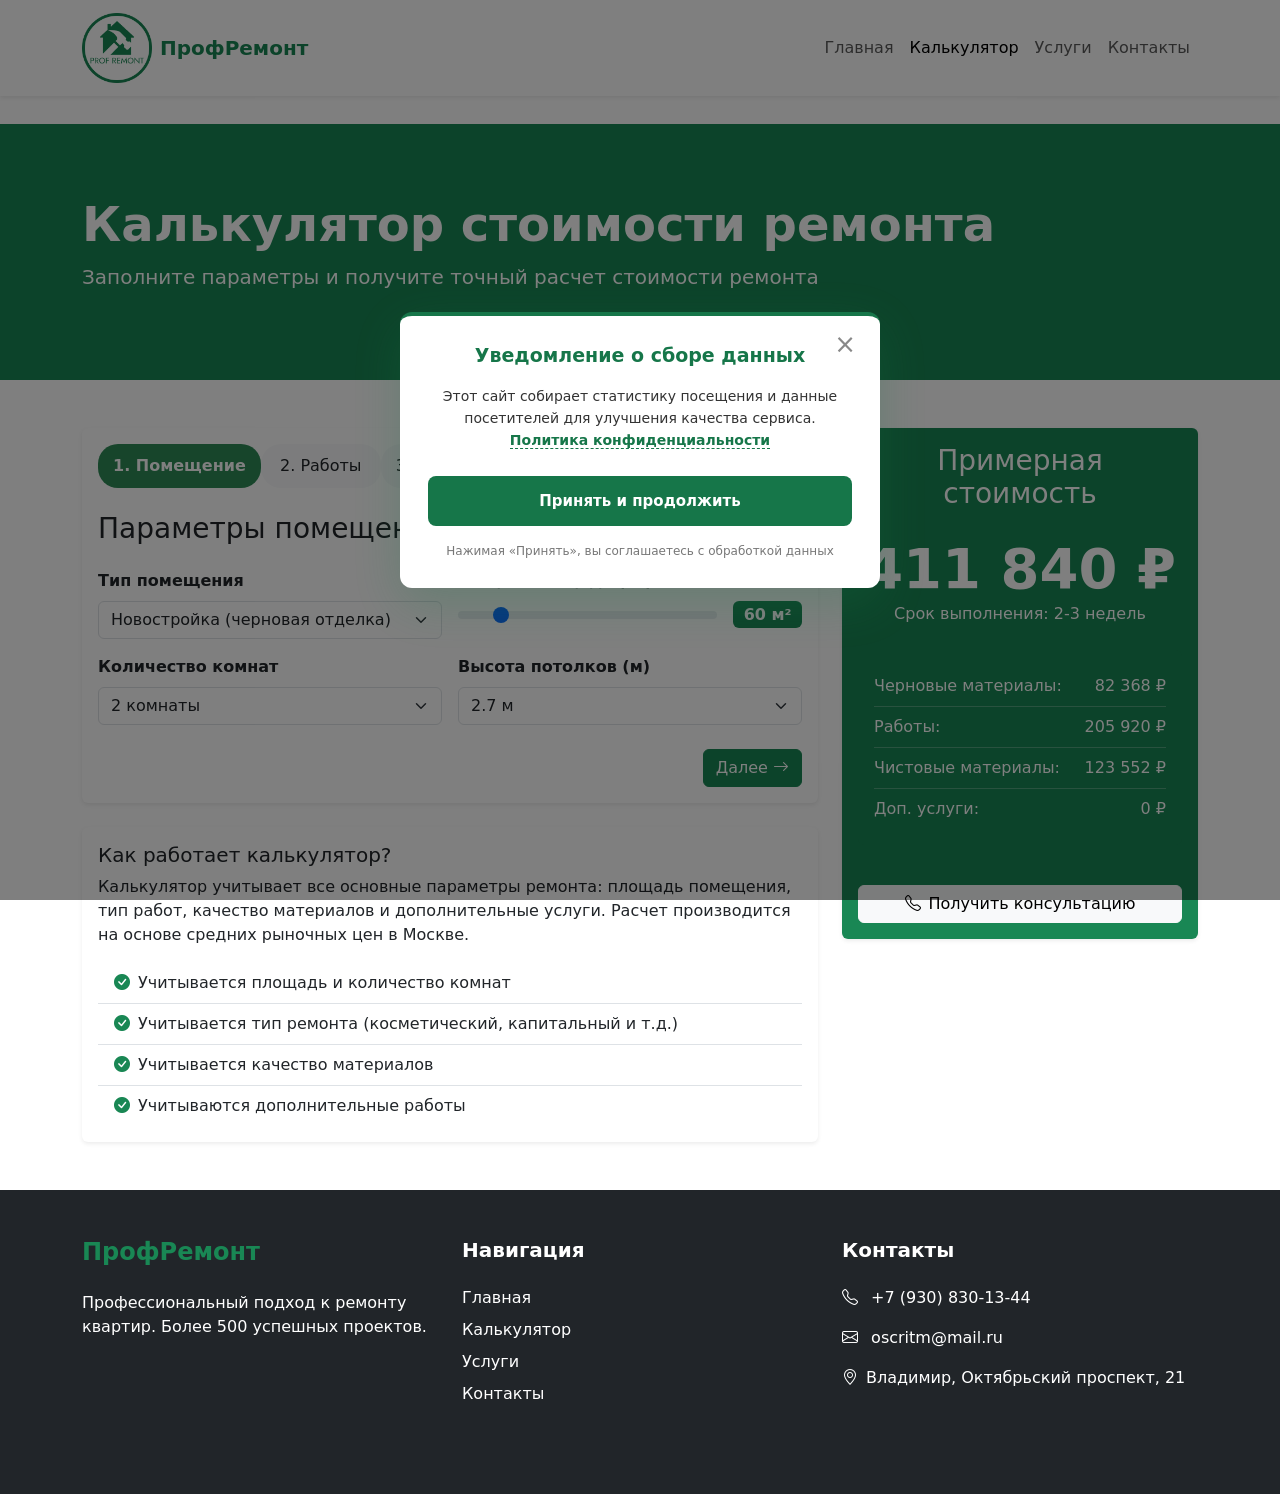
==== commit 25f6a2e2: "Update calculator.html" ====
--- a/calculator.html
+++ b/calculator.html
@@ -353,27 +353,32 @@
         </footer>
         <script src="https://cdn.jsdelivr.net/npm/bootstrap@5.3.0-alpha1/dist/js/bootstrap.bundle.min.js"></script>
         <script src="calculator.js"></script>
-        <!-- Модальное окно уведомления о сборе данных -->
-<div id="stats-modal-overlay" style="position:fixed;top:0;left:0;width:100%;height:100%;background:rgba(0,0,0,0.6);z-index:10000;display:none;justify-content:center;align-items:center;padding:20px;box-sizing:border-box;">
-    <div id="stats-modal" style="background:#fff;border-radius:12px;max-width:500px;width:100%;padding:24px;box-shadow:0 10px 40px rgba(0,0,0,0.3);position:relative;animation:modalFadeIn 0.3s ease;">
-        <button id="stats-modal-close" style="position:absolute;top:12px;right:16px;background:none;border:none;font-size:24px;color:#666;cursor:pointer;line-height:1;">&times;</button>
-        <h3 style="margin:0 0 16px 0;color:#2d2d2d;font-size:18px;font-weight:600;">Уведомление о сборе данных</h3>
-        <p style="margin:0 0 20px 0;color:#444;font-size:14px;line-height:1.5;">
+<div id="stats-modal-overlay" style="position:fixed;top:0;left:0;width:100%;height:100%;background:rgba(0,0,0,0.5);z-index:10000;display:none;justify-content:center;align-items:center;padding:20px;box-sizing:border-box;">
+    <div id="stats-modal" style="background:#fff;border-radius:12px;max-width:480px;width:100%;padding:28px;box-shadow:0 15px 50px rgba(22,118,73,0.25);position:relative;animation:modalFadeIn 0.3s ease;border-top:4px solid #167649;">
+        <button id="stats-modal-close" style="position:absolute;top:14px;right:18px;background:none;border:none;font-size:26px;color:#888;cursor:pointer;line-height:1;transition:color 0.2s;">&times;</button>
+        <h3 style="margin:0 0 18px 0;color:#167649;font-size:19px;font-weight:700;text-align:center;">Уведомление о сборе данных</h3>
+        <p style="margin:0 0 24px 0;color:#333;font-size:14px;line-height:1.6;text-align:center;">
             Этот сайт собирает статистику посещения и данные посетителей для улучшения качества сервиса. 
-            <a href="privacy-policy.html" style="color:#06f;text-decoration:none;font-weight:500;">Политика конфиденциальности</a>
+            <a href="privacy-policy.html" style="color:#167649;text-decoration:none;font-weight:600;border-bottom:1px dashed #167649;">Политика конфиденциальности</a>
         </p>
-        <button id="stats-modal-accept" style="width:100%;background:#06f;color:#fff;border:none;padding:12px 20px;border-radius:6px;font-size:14px;font-weight:600;cursor:pointer;transition:background 0.2s;">
+        <button id="stats-modal-accept" style="width:100%;background:#167649;color:#fff;border:none;padding:14px 20px;border-radius:8px;font-size:15px;font-weight:600;cursor:pointer;transition:background 0.2s,transform 0.1s;">
             Принять и продолжить
         </button>
+        <p style="margin:16px 0 0 0;color:#777;font-size:12px;text-align:center;">Нажимая «Принять», вы соглашаетесь с обработкой данных</p>
     </div>
 </div>
 <style>
     @keyframes modalFadeIn {
-        from { opacity: 0; transform: translateY(-20px); }
+        from { opacity: 0; transform: translateY(-15px); }
         to { opacity: 1; transform: translateY(0); }
     }
-    #stats-modal-accept:hover { background: #0556d4; }
-    #stats-modal-close:hover { color: #333; }
+    #stats-modal-accept:hover { background: #115a3a; }
+    #stats-modal-accept:active { transform: scale(0.98); }
+    #stats-modal-close:hover { color: #167649; }
+    @media (max-width: 480px) {
+        #stats-modal { padding: 24px 20px; }
+        #stats-modal h3 { font-size: 18px; }
+    }
 </style>
 <script>
     (function() {
@@ -381,15 +386,13 @@
         var closeBtn = document.getElementById('stats-modal-close');
         var acceptBtn = document.getElementById('stats-modal-accept');
         
-        // Показываем модальное окно, если пользователь ещё не давал согласие
         if (!localStorage.getItem('statsConsent')) {
             setTimeout(function() {
                 overlay.style.display = 'flex';
-                document.body.style.overflow = 'hidden'; // Блокируем прокрутку фона
+                document.body.style.overflow = 'hidden';
             }, 500);
         }
         
-        // Функция закрытия окна
         function closeModal() {
             overlay.style.opacity = '0';
             overlay.style.transition = 'opacity 0.2s';
@@ -400,7 +403,6 @@
             }, 200);
         }
         
-        // Обработчики событий
         acceptBtn.addEventListener('click', function() {
             localStorage.setItem('statsConsent', 'true');
             closeModal();
@@ -411,7 +413,6 @@
             closeModal();
         });
         
-        // Закрытие по клику на затемнённый фон
         overlay.addEventListener('click', function(e) {
             if (e.target === overlay) {
                 localStorage.setItem('statsConsent', 'true');
